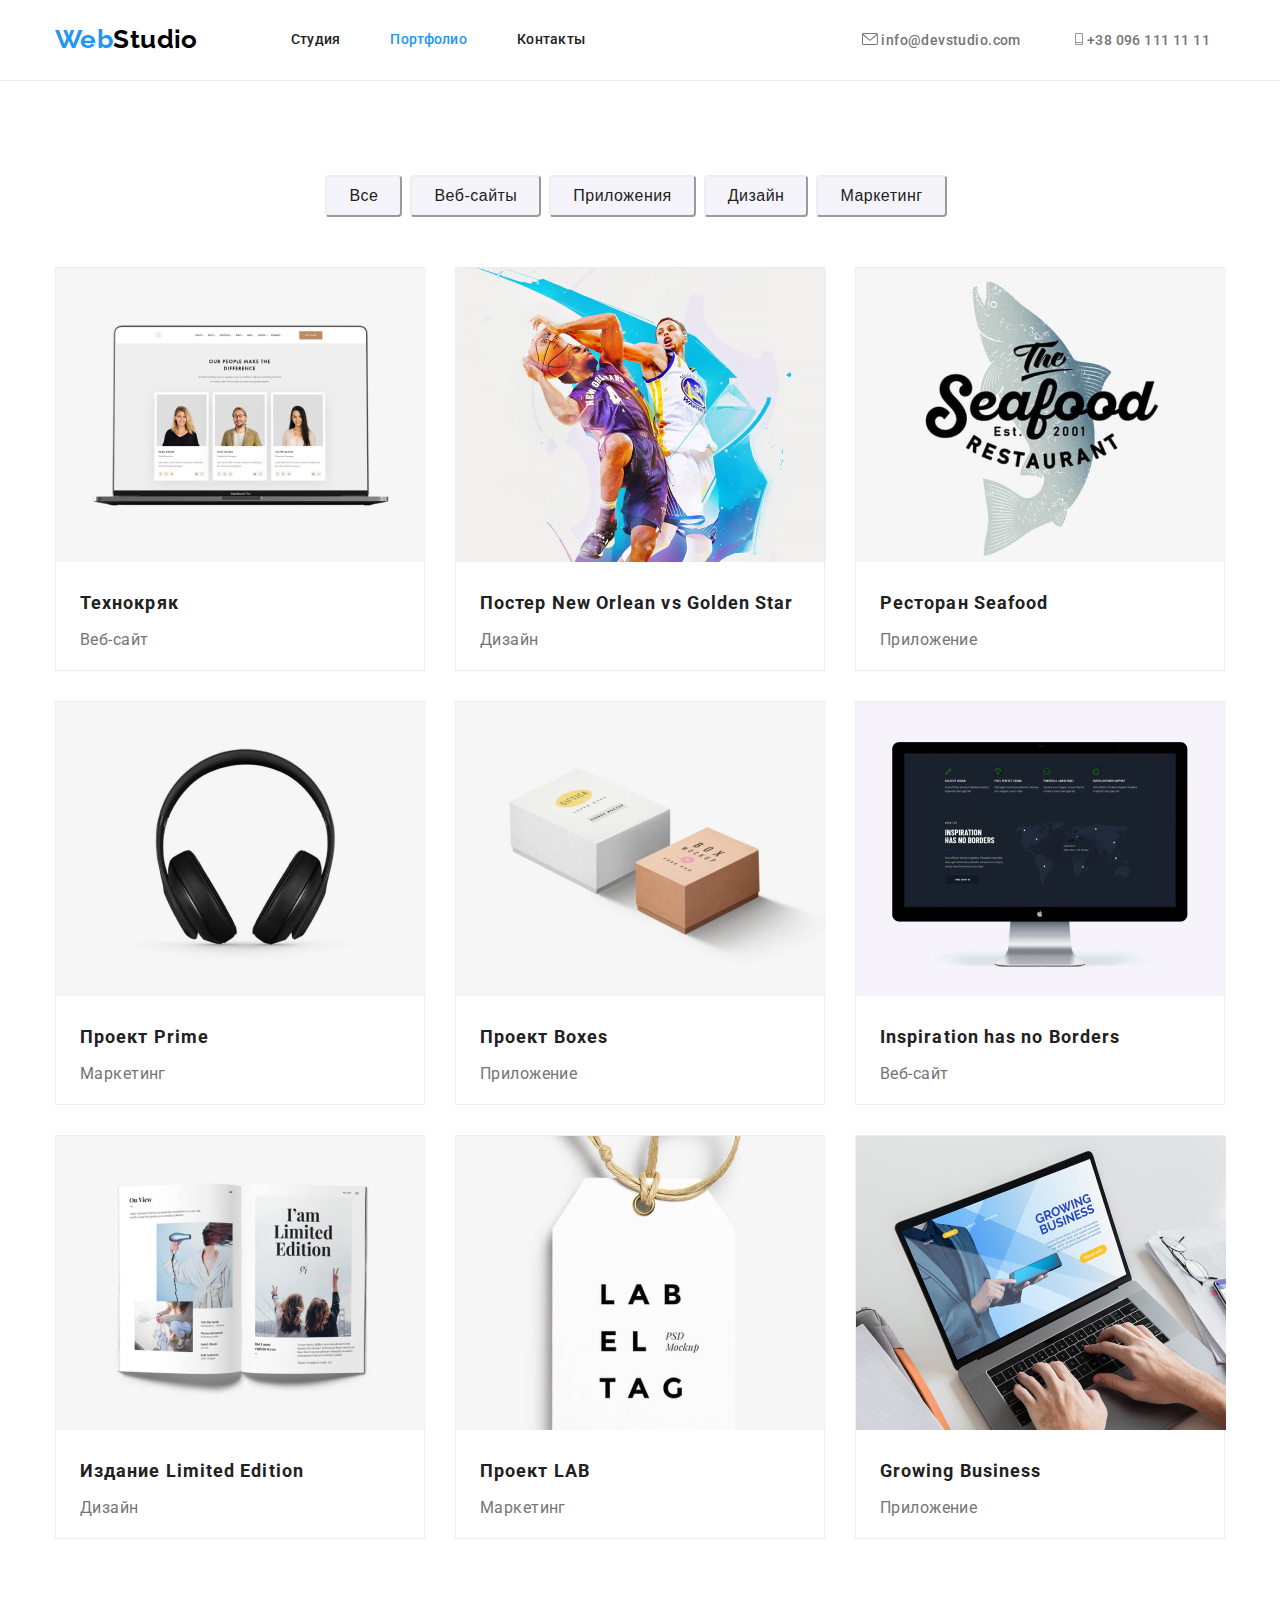
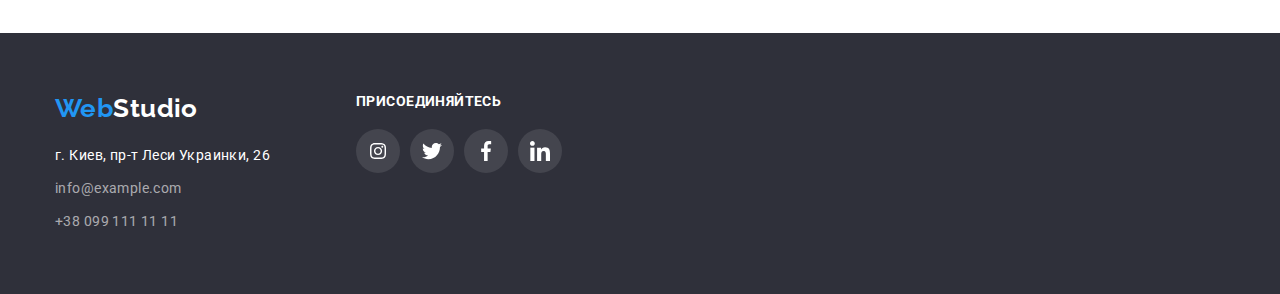
==== portfolio.html @ cfe0c13e "начало" ====
<!DOCTYPE html>
<html lang="ru">
<head>
    <meta charset="UTF-8">
    <meta http-equiv="X-UA-Compatible" content="IE=edge">
    <meta name="viewport" content="width=device-width, initial-scale=1.0">
    <link rel="preconnect" href="https://fonts.googleapis.com">
    <link rel="preconnect" href="https://fonts.gstatic.com" crossorigin>
    <link href="https://fonts.googleapis.com/css2?family=Montserrat:wght@400;700&family=Raleway:wght@700&family=Roboto:wght@400;500;700;900&display=swap" rel="stylesheet">
    <title>Студия</title>
    <link rel="stylesheet" href="https://cdnjs.cloudflare.com/ajax/libs/modern-normalize/1.1.0/modern-normalize.min.css" integrity="sha512-wpPYUAdjBVSE4KJnH1VR1HeZfpl1ub8YT/NKx4PuQ5NmX2tKuGu6U/JRp5y+Y8XG2tV+wKQpNHVUX03MfMFn9Q==" crossorigin="anonymous" referrerpolicy="no-referrer" />
    <link href="./CSS/Styles.css" rel="stylesheet" type="text/css">
</head>
<body>

    <header class="header"> 
        <div class="container">
            <nav class="header-nav"> 
                <a class="header-logo link" href="./index.html">
                    <span class="logo-span">Web</span>Studio
                </a>

                <ul class="header-list list">
                    <li class="header-it "><a href="./index.html" class="header-item link" >Студия</a> </li>
                    <li class="header-it current"><a href="./portfolio.html" class="header-item link">Портфолио</a> </li>
                    <li class="header-it"><a href="#contacts" class="header-item link">Контакты</a> </li>
                </ul>
            </nav>

            <ul class="header-link list"> 
                <li>
                   
                    <a href="mailto:info@devstudio.com" class="link mail">  
                        <svg class="icon" width="16" height="12">
                        <use class="icon-hager" href="./img/symbol-defs.svg#icon-mail"></use>
                        </svg> info@devstudio.com
                    </a>
                </li>

                <li><a href="tel:+380961111111" class="link tel"> 
                    <svg class="icon" width="16" height="12">
                    <use class="icon-hager" href="./img/symbol-defs.svg#icon-tel"></use>
                    </svg>+38 096 111 11 11
                    </a>
                </li>
            </ul>
        </div>
       
    </header>

    <main>
        

        <section class="work">
            <div class="container">
                <ul class="filtr-list list">
                    <li сlass="filtr-item"><button type="button" class="filtr-btn"> Все </button></li>
                    <li сlass="filtr-item "><button type="button" class="filtr-btn"> Веб-сайты </button></li>
                    <li сlass="filtr-item"><button type="button" class="filtr-btn"> Приложения </button></li>
                    <li сlass="filtr-item"><button type="button" class="filtr-btn"> Дизайн </button></li>
                    <li сlass="filtr-item"><button type="button" class="filtr-btn"> Маркетинг </button></li>
                </ul>
            </div>

        
            <h1 class="visually-hidden" >Примеры работ</h1>

            <div class="container">
                
                <ul class="work-list list">
                    <li class="work-item"> 
                        <a href=" " class="work-link link">
                        <img src="./img/портфолио/технокряк.jpg" alt="веб-сайт на компьютере" width="370" height="294" />
                        <div class="work-paragraf">
                            <h2 class="work-title">Технокряк</h2>
                            <p class="work-text">Веб-сайт</p>
                        </div> 
                        </a>
                    </li>

                    <li class="work-item">
                        <a href=" " class="work-link link">
                        <img src="./img/портфолио/постер.jpg" alt="постер с изображением баскетболистов" width="370" height="294" />
                        <div class="work-paragraf">
                            <h2 class="work-title">Постер New Orlean vs Golden Star</h2>
                            <p class="work-text">Дизайн</p> 
                        </div>
                        </a>
                    </li>

                    <li class="work-item">
                        <a href=" " class="work-link link">
                        <img src="./img/портфолио/seafood.jpg" alt="логотип ресторана" width="370" height="294" />
                        <div class="work-paragraf"> 
                            <h2 class="work-title">Ресторан Seafood</h2>
                            <p class="work-text">Приложение</p>
                        </div> 
                         </a>
                    </li>
                    
                    <li class="work-item">
                        <a href=" " class="work-link link">
                        <img src="./img/портфолио/prime.jpg" alt="" width="370" height="294" />
                        <div class="work-paragraf"> 
                            <h2 class="work-title">Проект Prime</h2>
                            <p class="work-text">Маркетинг</p>
                        </div>
                        </a>
                    </li>
                    
                    <li class="work-item">
                        <a href=" " class="work-link link">
                        <img src="./img/портфолио/box.jpg" alt="две коробки с натписью" width="370" height="294" />
                        <div class="work-paragraf">
                            <h2 class="work-title">Проект Boxes</h2>
                            <p class="work-text">Приложение</p>
                        </div>
                        </a>
                    </li>
                    
                    <li class="work-item">
                        <a href=" " class="work-link link">
                        <img src="./img/портфолио/borders.jpg" alt="компьютер" width="370" height="294" />
                        <div class="work-paragraf"> 
                            <h2 class="work-title">Inspiration has no Borders</h2>
                            <p class="work-text">Веб-сайт</p>
                        </div>
                        </a>
                    </li>
                    
                    <li class="work-item">
                        <a href=" " class="work-link link">
                        <img src="./img/портфолио/limited-ediction.jpg" alt="журнал Limited Edition" width="370" height="294" />
                        <div class="work-paragraf">
                            <h2 class="work-title">Издание Limited Edition</h2>
                            <p class="work-text">Дизайн</p>
                        </div>
                        </a>
                    </li>
                    
                    <li class="work-item">
                        <a href=" " class="work-link link">
                        <img src="./img/портфолио/lab.jpg" alt="ярлык с логотипом" width="370" height="294" />
                        <div class="work-paragraf">
                            <h2 class="work-title">Проект LAB</h2>
                            <p class="work-text">Маркетинг</p>
                        </div>
                        </a>
                    </li>
                    
                    <li class="work-item">
                        <a href=" " class="work-link link">
                        <img src="./img/портфолио/groving.jpg" alt="открытый ноутбук" width="370" height="294" />
                        <div class="work-paragraf">
                            <h2 class="work-title">Growing Business</h2>
                            <p class="work-text">Приложение</p>
                        </div>
                        </a>
                    </li>
                </ul>
            </div>
       </section>
    </main>

    <footer class="footer">
        <div class="container">
            <div class="f-contact">
                <a href="/" class="footer-logo link"><span class="logo-span">Web</span>Studio </a>
                <address id="contacts">
                    <ul class="footer-list list">
                        <li class="footer-item"><p class="footer-address">г. Киев, пр-т Леси Украинки, 26</p></li>
                        <li class="footer-item"><a href="mailtoo:info@example.com" class="footer-mail link">info@example.com</a></li>
                        <li><a href="tel:+380991111111" class="fotter-tel link">+38 099 111 11 11</a></li>
                    </ul>
                </address>
            </div>
            <div class="f-icon">
                <h2 class="footer-title">присоединяйтесь</h2>
                <ul class="footer-soc-list list">
                    <li class="footer-icon-item">
                        <a href="" class="footer-icon-link link"> 
                            <svg class="footer-icon-soc" width="20" height="16"> 
                                <use href="./img/symbol-defs.svg#icon-instagram"></use>
                            </svg>
                        </a>
                    </li>
                    <li class="footer-icon-item">
                        <a href="" class="footer-icon-link">
                            <svg class="footer-icon-soc" width="20" height="20"> 
                             <use href="./img/symbol-defs.svg#icon-twitter"></use>
                            </svg>
                        </a>
                    </li>
                    <li class="footer-icon-item">
                        <a href="" class="footer-icon-link">
                            <svg class="footer-icon-soc" width="20" height="20"> 
                                <use href="./img/symbol-defs.svg#icon-facebook"></use>
                            </svg>
                        </a>
                    </li>
                    <li class="footer-icon-item">
                        <a href="" class="footer-icon-link">
                            <svg class="footer-icon-soc" width="20" height="20"> 
                                <use href="./img/symbol-defs.svg#icon-linkedin"></use>
                            </svg>
                        </a>
                    </li>
                </ul>
            
           
            </div>
        </div>

    </footer>
        
       

</body>
</html>
---- CSS/Styles.css ----
:root {
--accent-color: #2196F3;
--title-color: #212121;
--light-color: #FFFFFF;
--text-color: #757575;
--body-color: #E5E5E5;
--footer-color:#2F303A; 
--typical-margin: 94px;
}
* {
    margin: 0px;
    padding: 0px;
    box-sizing: border-box;
}

.container {
    width: 1200px;
    margin: 0 auto;
    padding-left: 15px;
    padding-right: 15px;
}

body {
    font-family: 'Roboto', sans-serif;
    background-color:var(--light-color);
    font-size: 14px;
    letter-spacing: 0.03em;
} 
.link {
    text-decoration: none;
} 
.list {
    list-style: none;
}
.current a {
    color: var(--accent-color);
}

/*------------HEDER------------*/

.header {
    background-color: var(--light-color);
    border-bottom: 1px solid #ECECEC;
}
.header .container {
  display: flex;   
}

.header-nav {
    display: flex;
    align-items: center;
    padding-top: 24px;
    padding-bottom: 25px;
}

.header-logo {

    font-family:'Raleway', sans-serif;
    font-weight: 700;
    font-size: 26px;
    line-height: 1.19;
    color: black;
  
}
.logo-span {
    color:var(--accent-color);
}
.header-list {
    display: flex;
    margin-left: 93px;
   
}
.header-it:not(:last-child) {
    margin-right: 50px;
}
.header-item {
    font-weight: 500;
    line-height: 1.14;
    letter-spacing: 0.02em;
    color: var(--title-color);
}
.header-link {
    margin-left: auto;
    display: flex;
    padding-top: 32px;
    margin-right: 15px;
}

.mail {
    margin-right: 50px;
}
.tel, .mail {
    font-weight: 500;
    color:var(--text-color);
}
.icon-hager {
   fill: currentColor;
}

.header-item:hover, .mail:hover, .header-item:focus, .mail:focus, .tel:hover,.tel:focus {
    color: var(--accent-color);
    fill: var(--accent-color);
}

/*----------------HERO---------------*/
.hero {
  background-color: var(--footer-color);
  background-image: linear-gradient(to right, rgba(47, 48, 58, 0.4), rgba(47, 48, 58, 0.4)), url(../img/hero.jpg);
  max-width: 1600 px;
  height: 600 px;
  background-size: cover;
  background-position: center;
  margin-left: auto;
  margin-right: auto; 
}
.hero .container{

    padding-top: 200px;
    padding-bottom: 200px;
  
}
.hero-h1 {
    font-family: 'Roboto';
    font-weight: 900;
    font-size: 44px;
    line-height: 1.36;

    text-align: center;
    letter-spacing: 0.06em;
    text-transform: uppercase;
    color: var(--light-color);
    margin-bottom: 30px;
    

}

.hero-btn {
    font-family: Roboto;
    font-weight: 700;
    font-size: 16px;
    line-height: 1.875;
    
    display: block;
    align-items: center;
    text-align: center;
    letter-spacing: 0.06em;
    background-color: var(--accent-color);
    color: var(--light-color);
    margin-top: 30px;
    margin: 0px auto;
   padding: 10px 32px;
   display: flex;
   box-shadow: 0px 4px 4px rgba(0, 0, 0, 0.15);
   border-radius: 4px; 
   border-color: var(--accent-color);
}

.hero-btn:hover, .hero-btn:focus {
    color: var(--accent-color);
}


/*-----BENEFITS-----*/

.visually-hidden {
    position: absolute;
    white-space: nowrap;
    width: 1px;
    height: 1px;
    overflow: hidden;
    border: 0;
    padding: 0;
    clip: rect(0 0 0 0);
    clip-path: inset(50%);
    margin: -1px;
}


.benefits-section {
    padding-top: 94px;
    padding-bottom: 47px;
}

.benefiits-list {
    display: flex;   
}

.benefits-item:not(:last-child) {
    margin-right: 30px;
    
}   
.benefits-icon {
    width: 70px;    
    height: 70px; 
   
}
.icon-grey {
    width: 270px;    
    height: 120px;
    border-radius: 4px;
    margin-bottom: 30px;
    background-color: #F5F4FA;
    display: flex;
    justify-content: center;
    align-items: center;
}
.benefits-item {
    width: 270px;    
    height: 251px;
}
.benefits-title {
    font-size: 14px;
    line-height: 16px;
    text-transform: uppercase;
    color: var(--title-color);
    padding-bottom: 10px;
}

.benefits-text {
    line-height: 1.71;
    color: var(--text-color);
}

/*-----PICTURES-----*/
.pictures-section {
    padding-top: 47px;
    padding-bottom: 94px;
}
.pictures-title {
    margin-bottom: 50px;
}
.title-down {
    font-weight: 700;
    font-size: 36px;
    line-height: 1.17;
    text-align: center;
    color: var(--title-color);
}
.pictures-list{
    display: flex;
}
.pictures  {
  margin-right: 30px;  

}

/*-----TEAM-----*/
.team-section {
   background-color: #F5F4FA;   
   padding-top: 94px;
   padding-bottom: 94px;
}
.team-title-list {
    margin-bottom: 50px;
}

.team-title {
    font-weight: 500;
    font-size: 16px;
    line-height: 1.19;
    text-align: center;
    color: var(--title-color);
    padding-top: 30px;
    padding-bottom: 10px;

    
}
.team-list {
    display: flex;

}

.team-text {
    font-size: 16px;
    line-height: 1.19;
    text-align: center;
    color: var(--text-color);
    padding-bottom: 16px;
}

.team-item {
    background-color: var(--light-color);
    filter: drop-shadow(0px 4px 4px rgba(0, 0, 0, 0.25));
}

.team-item:not(:last-child) {
    margin-right: 30px;
}
.team-soc-list {
    display: flex;
    justify-content: center;

}
.team-icon-item {
    width: 44px;
    height: 44px;
    margin-right: 10px;
    margin-bottom: 30px;
}
.team-icon-link:last-child {
    margin-right: 0;
}
.team-icon-link {
    width: 100%;
    height: 100%;
    background-color: #FFFFFF;
    border-radius: 50%;
    display: flex;
    justify-content: center;
    align-items: center;
}
.team-icon-link:hover, .team-icon-link:focus {
    background-color:var(--accent-color);
}
.team-icon-link:hover .icon-soc,
.team-icon-link:focus .icon-soc {
    fill: #FFFFFF;
}
.icon-soc {
    fill: #AFB1B8;
 }

/* -----------CLIENTS----------- */

.clients {
    padding-top: 94px;
    padding-bottom: 94px;
}
.clients-title {
    margin-bottom: 50px;
}
.clients-icon-list {
    display: flex;
    justify-content: center;
}
.clients-icon-item {
    width: 170px;
    height: 92px;
    margin-right: 30px;
    
}
.clients-icon-item:last-child {
    margin-right: 0;
}

.clients-icon-link {
    width: 100%;
    height: 100%;
    align-items: center;
    justify-content: center;
    display: flex;
    border: 1px solid #AFB1B8;
    border-radius: 4px;
    
}
.icon-clients {
    fill: #AFB1B8;
}

.clients-icon-link:hover, .clients-icon-link:focus {
    border-color:var(--accent-color);
}
.clients-icon-link:hover .icon-clients, 
.clients-icon-link:focus .icon-clients {
    fill: var(--accent-color);
}

/*-----FOOTER-----*/
.footer {
    background-color: var(--footer-color);
    padding-top: 60px;
    padding-bottom: 60px;  
}

.footer {
    font-style: normal;
    font-weight: 400;
    font-size: 14px;
    line-height: 1.71;
    letter-spacing: 0.03em;
}
.footer .container {
    display: flex;
}
.footer-logo {
    font-family:'Raleway', sans-serif;
    font-weight: 700;
    font-size: 26px;
    line-height: 1.19;
    color: var(--light-color);
}
.logo-span {
    color: var(--accent-color);
} 
    
.footer-address {
  
    color: var(--light-color);
    font-style: normal;
}

.footer-mail{
    color: rgba(255, 255, 255, 0.6);
    font-style: normal;
}
.fotter-tel{
    color: rgba(255, 255, 255, 0.6);
    font-style: normal;
}
.footer-mail:hover, .footer-mail:focus, .fotter-tel:hover, .fotter-tel:focus{
    color: var(--accent-color);
}
.footer-list {
    width: 231px;
    padding-top: 20px;
}
.footer-item {
    padding-bottom: 9px;
}

.footer-title {
    font-family: 'Roboto';
    font-style: normal;
    font-weight: 700;
    font-size: 14px;
    line-height: 16px;
    letter-spacing: 0.03em;
    text-transform: uppercase;
    color: #FFFFFF;
    margin-bottom: 20px;
}
.f-icon {
    margin-left: 70px;
}

.footer-soc-list {
    display: flex;
}
.footer-icon-item {
    width: 44px;
    height: 44px;
    margin-right: 10px; 
}
.footer-icon-link:last-child {
    margin-right: 0;
}

.footer-icon-link {
    width: 100%;
    height: 100%;
    border-radius: 50%;
    background-color: rgba(255, 255, 255, 0.1);
    display: flex;
    justify-content: center;
    align-items: center;
}
.footer-icon-soc {
    fill: #FFFFFF;
}

.footer-icon-link:hover, .footer-icon-link:focus {
    background-color: var(--accent-color);
}



/*----------------------PORTFOLIO-------------------*/

.filtr-list {
    display: flex;
    justify-content: center;
    margin-bottom: 50px;
}

.filtr-btn {
    font-weight: 500;
    font-size: 16px;
    line-height: 1.6;
    text-align: center;
    letter-spacing: 0.03em;
    background-color: #F5F4FA;
    border-radius: 4px;
    border-color:currentColor;
    color: var(--title-color);
    margin-right: 8px;
    padding: 6px 22px;
    
}
.filtr-btn:hover, .filtr-btn:focus {
    background-color: var(--accent-color);
    color:var(--light-color);
    border-color:var(--accent-color);
    box-shadow: 0px 3px 1px rgba(0, 0, 0, 0.1), 0px 1px 2px rgba(0, 0, 0, 0.08), 0px 2px 2px rgba(0, 0, 0, 0.12);
}

/*--------------------PORTFOLIO--WORK----------------*/

 .work {
    padding-bottom: 94px;
    padding-top: 94px;
}   
.work-list {
    display: flex;
    flex-wrap: wrap;
}

.work-item {
    width: 370px;
    height: 404px;
    margin-right: 30px;
    margin-bottom: 30px;
    border: 1px solid #EEEEEE;
}

.work-item:nth-child(3n) {
    margin-right: 0;
}
.work-item:nth-last-child(-n+3) {
    margin-bottom: 0;
}

.work-paragraf {
    padding-top: 20px;
    padding-right: 24px;
    padding-bottom: 20px;
    padding-left: 24px;
}
.work-title {
    font-size: 18px;
    line-height: 2;
    letter-spacing: 0.06em;
    color: var(--title-color);
    padding-bottom: 4px;
}
.work-text {
    font-size: 16px;
    line-height: 1.88;
    color: var(--text-color);
}
.work-link {
    width: 100%;
    height: 100%;
}
.work-item:hover,
.work-item:focus {
    box-shadow: 0px 1px 1px rgba(0, 0, 0, 0.12), 0px 4px 4px rgba(0, 0, 0, 0.06), 1px 4px 6px rgba(0, 0, 0, 0.16);
}
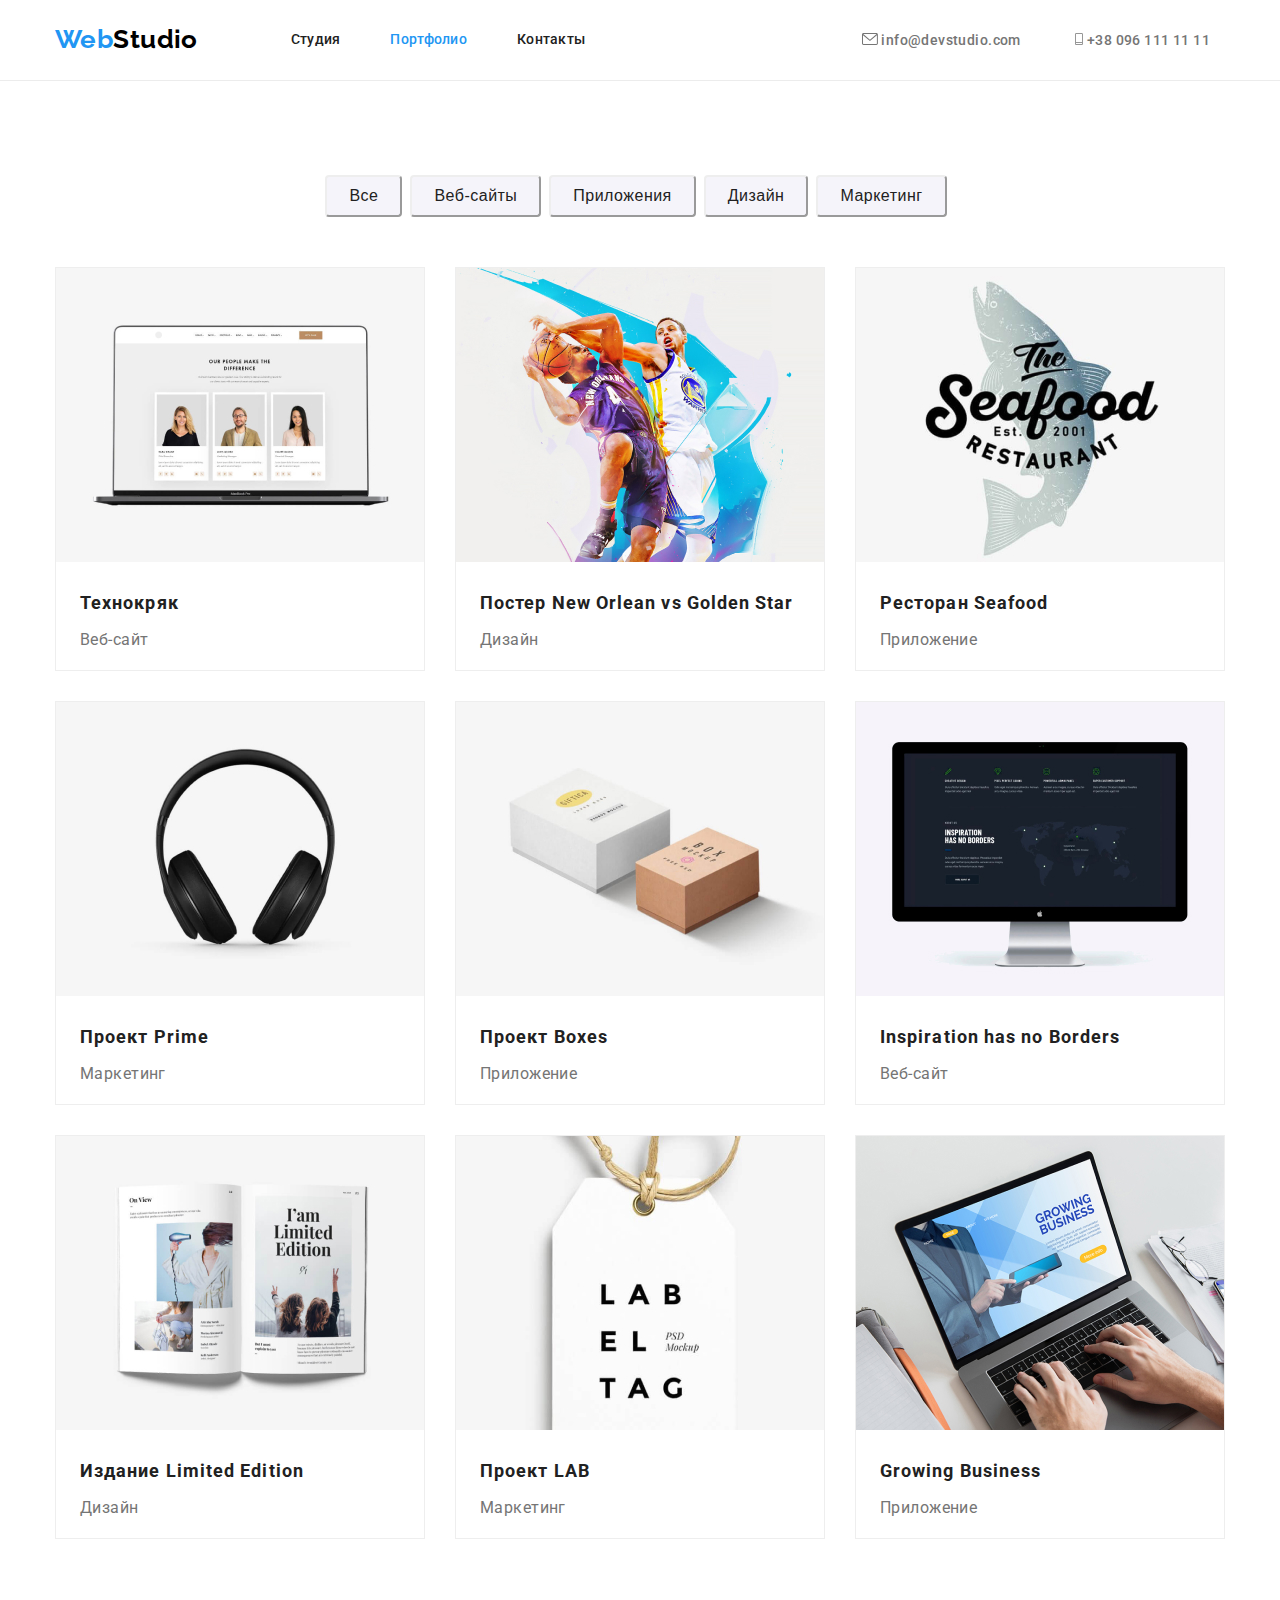
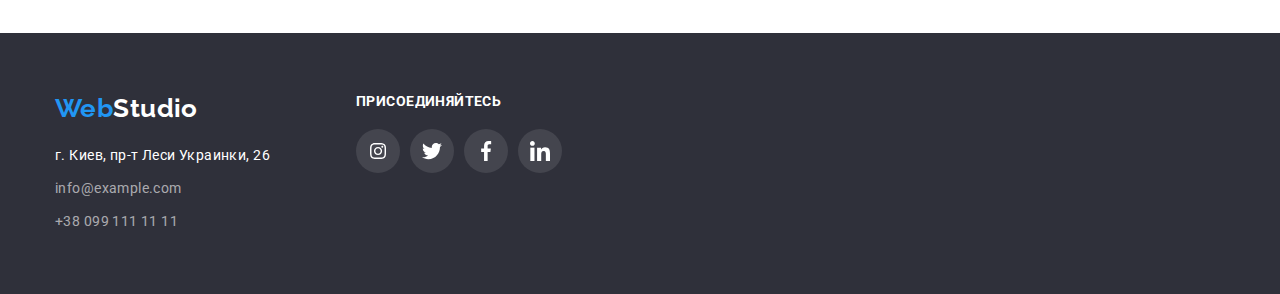
==== commit feb986d7: "dp-5" ====
--- a/portfolio.html
+++ b/portfolio.html
@@ -70,7 +70,10 @@
                 <ul class="work-list list">
                     <li class="work-item"> 
                         <a href=" " class="work-link link">
-                        <img src="./img/портфолио/технокряк.jpg" alt="веб-сайт на компьютере" width="370" height="294" />
+                        <div class="work-down">
+                            <img src="./img/портфолио/технокряк.jpg" alt="веб-сайт на компьютере" width="370" height="294" />
+                             <p class="work-two-text"> Ресурс предлагает комплексные предложения с разным уровнем функционала и сервисов. Все это позволит посетителю получить исчерпывающие сведения о компании или частном лице.</p>
+                        </div>
                         <div class="work-paragraf">
                             <h2 class="work-title">Технокряк</h2>
                             <p class="work-text">Веб-сайт</p>
@@ -80,7 +83,10 @@
 
                     <li class="work-item">
                         <a href=" " class="work-link link">
-                        <img src="./img/портфолио/постер.jpg" alt="постер с изображением баскетболистов" width="370" height="294" />
+                        <div class="work-down">
+                            <img src="./img/портфолио/постер.jpg" alt="постер с изображением баскетболистов" width="370" height="294" />
+                            <p class="work-two-text"> Ресурс предлагает комплексные предложения с разным уровнем функционала и сервисов. Все это позволит посетителю получить исчерпывающие сведения о компании или частном лице.</p>
+                        </div>
                         <div class="work-paragraf">
                             <h2 class="work-title">Постер New Orlean vs Golden Star</h2>
                             <p class="work-text">Дизайн</p> 
@@ -90,7 +96,10 @@
 
                     <li class="work-item">
                         <a href=" " class="work-link link">
+                        <div class="work-down">
                         <img src="./img/портфолио/seafood.jpg" alt="логотип ресторана" width="370" height="294" />
+                        <p class="work-two-text"> Ресурс предлагает комплексные предложения с разным уровнем функционала и сервисов. Все это позволит посетителю получить исчерпывающие сведения о компании или частном лице.</p>
+                        </div>
                         <div class="work-paragraf"> 
                             <h2 class="work-title">Ресторан Seafood</h2>
                             <p class="work-text">Приложение</p>
@@ -100,7 +109,10 @@
                     
                     <li class="work-item">
                         <a href=" " class="work-link link">
-                        <img src="./img/портфолио/prime.jpg" alt="" width="370" height="294" />
+                        <div class="work-down">
+                            <img src="./img/портфолио/prime.jpg" alt="" width="370" height="294" />
+                            <p class="work-two-text"> Ресурс предлагает комплексные предложения с разным уровнем функционала и сервисов. Все это позволит посетителю получить исчерпывающие сведения о компании или частном лице.</p>
+                       </div>
                         <div class="work-paragraf"> 
                             <h2 class="work-title">Проект Prime</h2>
                             <p class="work-text">Маркетинг</p>
@@ -110,7 +122,10 @@
                     
                     <li class="work-item">
                         <a href=" " class="work-link link">
-                        <img src="./img/портфолио/box.jpg" alt="две коробки с натписью" width="370" height="294" />
+                        <div class="work-down">
+                            <img src="./img/портфолио/box.jpg" alt="две коробки с натписью" width="370" height="294" />
+                            <p class="work-two-text"> Ресурс предлагает комплексные предложения с разным уровнем функционала и сервисов. Все это позволит посетителю получить исчерпывающие сведения о компании или частном лице.</p>
+                       </div>
                         <div class="work-paragraf">
                             <h2 class="work-title">Проект Boxes</h2>
                             <p class="work-text">Приложение</p>
@@ -120,7 +135,10 @@
                     
                     <li class="work-item">
                         <a href=" " class="work-link link">
-                        <img src="./img/портфолио/borders.jpg" alt="компьютер" width="370" height="294" />
+                        <div class="work-down">
+                            <img src="./img/портфолио/borders.jpg" alt="компьютер" width="370" height="294" />
+                            <p class="work-two-text"> Ресурс предлагает комплексные предложения с разным уровнем функционала и сервисов. Все это позволит посетителю получить исчерпывающие сведения о компании или частном лице.</p>
+                        </div>
                         <div class="work-paragraf"> 
                             <h2 class="work-title">Inspiration has no Borders</h2>
                             <p class="work-text">Веб-сайт</p>
@@ -130,7 +148,10 @@
                     
                     <li class="work-item">
                         <a href=" " class="work-link link">
+                        <div class="work-down">
                         <img src="./img/портфолио/limited-ediction.jpg" alt="журнал Limited Edition" width="370" height="294" />
+                        <p class="work-two-text"> Ресурс предлагает комплексные предложения с разным уровнем функционала и сервисов. Все это позволит посетителю получить исчерпывающие сведения о компании или частном лице.</p>
+                        </div>
                         <div class="work-paragraf">
                             <h2 class="work-title">Издание Limited Edition</h2>
                             <p class="work-text">Дизайн</p>
@@ -140,7 +161,10 @@
                     
                     <li class="work-item">
                         <a href=" " class="work-link link">
-                        <img src="./img/портфолио/lab.jpg" alt="ярлык с логотипом" width="370" height="294" />
+                        <div class="work-down">
+                            <img src="./img/портфолио/lab.jpg" alt="ярлык с логотипом" width="370" height="294" />
+                            <p class="work-two-text"> Ресурс предлагает комплексные предложения с разным уровнем функционала и сервисов. Все это позволит посетителю получить исчерпывающие сведения о компании или частном лице.</p>
+                        </div>
                         <div class="work-paragraf">
                             <h2 class="work-title">Проект LAB</h2>
                             <p class="work-text">Маркетинг</p>
@@ -150,7 +174,10 @@
                     
                     <li class="work-item">
                         <a href=" " class="work-link link">
-                        <img src="./img/портфолио/groving.jpg" alt="открытый ноутбук" width="370" height="294" />
+                        <div class="work-down">
+                            <img src="./img/портфолио/groving.jpg" alt="открытый ноутбук" width="370" height="294" />
+                            <p class="work-two-text"> Ресурс предлагает комплексные предложения с разным уровнем функционала и сервисов. Все это позволит посетителю получить исчерпывающие сведения о компании или частном лице.</p>
+                        </div>
                         <div class="work-paragraf">
                             <h2 class="work-title">Growing Business</h2>
                             <p class="work-text">Приложение</p>
--- a/CSS/Styles.css
+++ b/CSS/Styles.css
@@ -78,20 +78,24 @@
     line-height: 1.14;
     letter-spacing: 0.02em;
     color: var(--title-color);
+    transition: color 250ms ease;
 }
 .header-link {
     margin-left: auto;
     display: flex;
     padding-top: 32px;
     margin-right: 15px;
+   
 }
 
 .mail {
     margin-right: 50px;
+
 }
 .tel, .mail {
     font-weight: 500;
     color:var(--text-color);
+    transition: color 250ms ease;
 }
 .icon-hager {
    fill: currentColor;
@@ -158,7 +162,52 @@
 .hero-btn:hover, .hero-btn:focus {
     color: var(--accent-color);
 }
-
+.backdrop {
+    width: 100%;
+    height: 100%;
+    position: fixed;
+    background-color: rgba(0, 0, 0, 0.2);;
+    top: 0;
+    left: 0;
+    transition: opacity 300ms, visibility 300ms;
+}
+
+.modal {
+    width: 528px;
+    min-height: 521px;
+    background-color: #ffffff;
+    box-shadow: 0px 1px 3px rgba(0, 0, 0, 0.12), 0px 1px 1px rgba(0, 0, 0, 0.14), 0px 2px 1px rgba(0, 0, 0, 0.2);
+    border-radius: 4px;
+    position: absolute;
+    top: 50%;
+    left: 50%;
+    transform: translate(-50%, -50%) scale(1) rotate(0deg);
+    transition: transform 300ms;
+}
+
+.btn-close {
+    width: 30px;
+    height: 30px;
+    border-radius: 50%;
+    background-color: transparent;
+    border: 1px solid rgba(0, 0, 0, 0.1);
+    position: absolute;
+    top: 8px;
+    right: 8px;
+    justify-content: center;
+    align-items: center;
+    display: flex; 
+}
+
+.is-hidden {
+    visibility: hidden;
+    opacity: 0;
+    pointer-events: none;
+}
+
+.backdrop.is-hidden .modal {
+    transform: translate(0) scale(0) rotate(90deg);
+}
 
 /*-----BENEFITS-----*/
 
@@ -220,6 +269,29 @@
     line-height: 1.71;
     color: var(--text-color);
 }
+.benefits-img-fon {
+    position: relative;
+    bottom: 0;
+
+}
+
+.benefits-img-text {
+    position: absolute;
+    font-weight: 700;
+    font-size: 14px;
+    line-height: 16px;
+    text-align: center;
+    letter-spacing: 0.03em;
+    text-transform: uppercase;
+    background-color: rgba(47, 48, 58, 0.8);
+    width: 370px;
+    height: 70px;
+    transform: translateY(-100%);
+    color: #FFFFFF;
+    justify-content: center;
+    align-items: center;
+    display: flex;
+}
 
 /*-----PICTURES-----*/
 .pictures-section {
@@ -308,6 +380,7 @@
     display: flex;
     justify-content: center;
     align-items: center;
+    transition: color 250ms ease;
 }
 .team-icon-link:hover, .team-icon-link:focus {
     background-color:var(--accent-color);
@@ -318,6 +391,7 @@
 }
 .icon-soc {
     fill: #AFB1B8;
+    transition: color 250ms ease;
  }
 
 /* -----------CLIENTS----------- */
@@ -351,10 +425,13 @@
     display: flex;
     border: 1px solid #AFB1B8;
     border-radius: 4px;
+    transition: color 250ms ease;
+
     
 }
 .icon-clients {
     fill: #AFB1B8;
+    transition: color 250ms ease;
 }
 
 .clients-icon-link:hover, .clients-icon-link:focus {
@@ -402,10 +479,12 @@
 .footer-mail{
     color: rgba(255, 255, 255, 0.6);
     font-style: normal;
+    transition: color 250ms ease;
 }
 .fotter-tel{
     color: rgba(255, 255, 255, 0.6);
     font-style: normal;
+    transition: color 250ms ease;
 }
 .footer-mail:hover, .footer-mail:focus, .fotter-tel:hover, .fotter-tel:focus{
     color: var(--accent-color);
@@ -453,6 +532,7 @@
     display: flex;
     justify-content: center;
     align-items: center;
+    transition: color 250ms ease;
 }
 .footer-icon-soc {
     fill: #FFFFFF;
@@ -484,6 +564,7 @@
     color: var(--title-color);
     margin-right: 8px;
     padding: 6px 22px;
+    transition: color 250ms ease;
     
 }
 .filtr-btn:hover, .filtr-btn:focus {
@@ -510,6 +591,8 @@
     margin-right: 30px;
     margin-bottom: 30px;
     border: 1px solid #EEEEEE;
+    transition: color 250ms ease;
+   
 }
 
 .work-item:nth-child(3n) {
@@ -545,3 +628,24 @@
 .work-item:focus {
     box-shadow: 0px 1px 1px rgba(0, 0, 0, 0.12), 0px 4px 4px rgba(0, 0, 0, 0.06), 1px 4px 6px rgba(0, 0, 0, 0.16);
 }
+
+.work-two-text {
+    position: absolute;
+    color: #FFFFFF;
+    top: 0px;
+    padding: 63px 24px;
+    background-color:rgba(33, 150, 243, 0.9);
+    font-size: 18px;
+    line-height: 28px;
+    height: 100%;
+    transform: translateY(100%);
+}
+.work-down {
+    position: relative;
+    overflow: hidden;
+}
+
+.work-item:hover .work-two-text {
+    transform: translateY(0%);
+    transition: transform 250ms cubic-bezier(0.4, 0, 0.2, 1);
+}
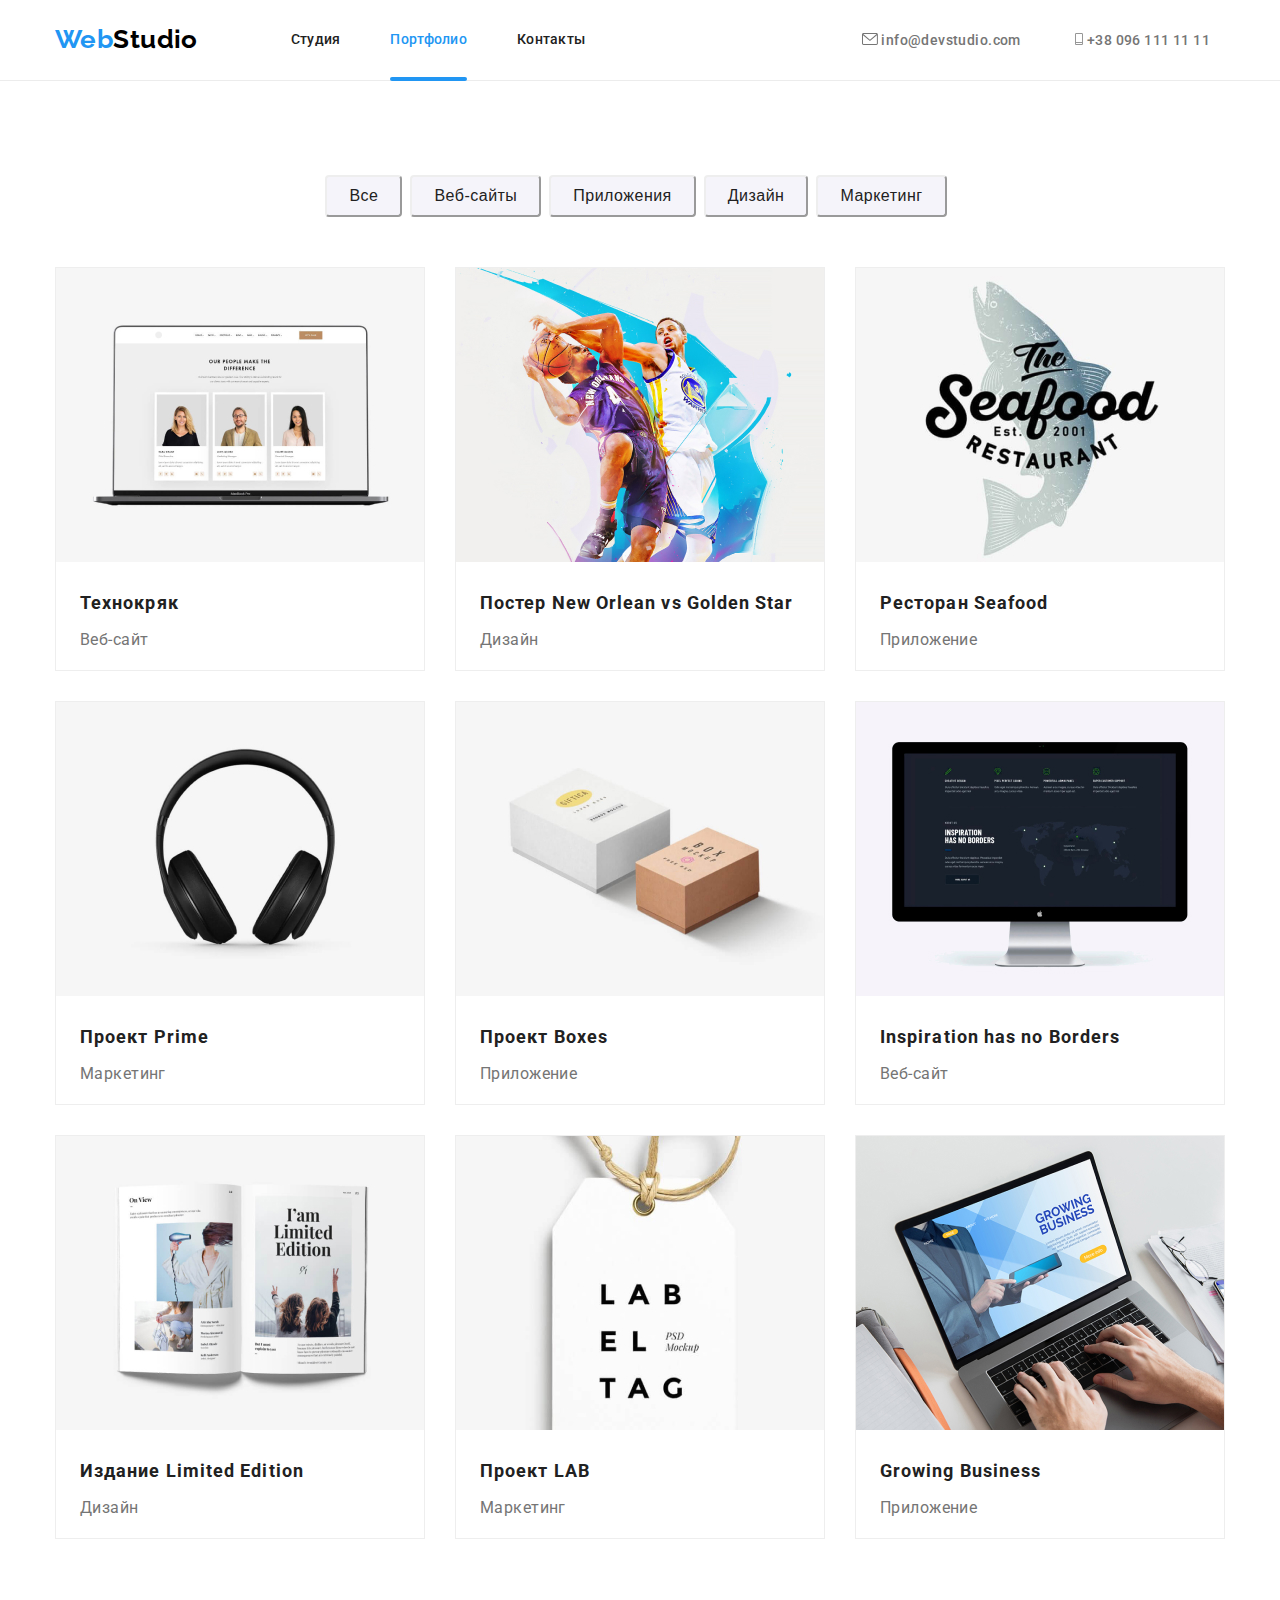
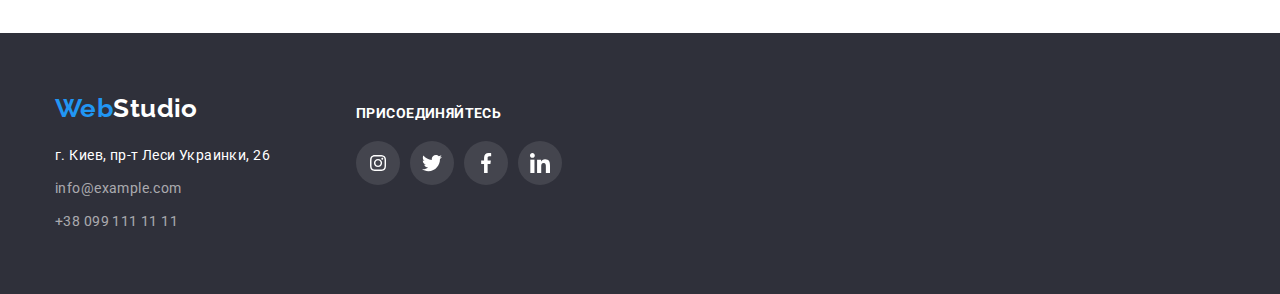
==== commit ca4682dd: "dz-dorabotka" ====
--- a/portfolio.html
+++ b/portfolio.html
@@ -22,7 +22,7 @@
 
                 <ul class="header-list list">
                     <li class="header-it "><a href="./index.html" class="header-item link" >Студия</a> </li>
-                    <li class="header-it current"><a href="./portfolio.html" class="header-item link">Портфолио</a> </li>
+                    <li class="header-it current"><a href="./portfolio.html" class="header-item curent link">Портфолио</a> </li>
                     <li class="header-it"><a href="#contacts" class="header-item link">Контакты</a> </li>
                 </ul>
             </nav>
--- a/CSS/Styles.css
+++ b/CSS/Styles.css
@@ -79,6 +79,17 @@
     letter-spacing: 0.02em;
     color: var(--title-color);
     transition: color 250ms ease;
+    position: relative;
+}
+.header-item.curent::after {
+    content:'';
+    position: absolute;
+    width: 100%;
+    height: 4px;
+    background-color: var(--accent-color);
+    border-radius: 2px;
+    left: 0;
+    bottom: -34px;
 }
 .header-link {
     margin-left: auto;
@@ -105,6 +116,7 @@
     color: var(--accent-color);
     fill: var(--accent-color);
 }
+
 
 /*----------------HERO---------------*/
 .hero {
@@ -156,11 +168,12 @@
    display: flex;
    box-shadow: 0px 4px 4px rgba(0, 0, 0, 0.15);
    border-radius: 4px; 
-   border-color: var(--accent-color);
+   border: none;
 }
 
 .hero-btn:hover, .hero-btn:focus {
-    color: var(--accent-color);
+    color: #8b8a8a;
+    background-color: #0e7bd4;
 }
 .backdrop {
     width: 100%;
@@ -369,7 +382,7 @@
     margin-right: 10px;
     margin-bottom: 30px;
 }
-.team-icon-link:last-child {
+.team-icon-item:last-child {
     margin-right: 0;
 }
 .team-icon-link {
@@ -507,6 +520,8 @@
     text-transform: uppercase;
     color: #FFFFFF;
     margin-bottom: 20px;
+    margin-top: 12px;
+
 }
 .f-icon {
     margin-left: 70px;
@@ -522,6 +537,9 @@
 }
 .footer-icon-link:last-child {
     margin-right: 0;
+}
+.footer-icon-link:first-child {
+    margin-left: 0;
 }
 
 .footer-icon-link {
@@ -564,7 +582,7 @@
     color: var(--title-color);
     margin-right: 8px;
     padding: 6px 22px;
-    transition: color 250ms ease;
+    transition: color background-color box-shadow 250ms ease;
     
 }
 .filtr-btn:hover, .filtr-btn:focus {
@@ -591,7 +609,7 @@
     margin-right: 30px;
     margin-bottom: 30px;
     border: 1px solid #EEEEEE;
-    transition: color 250ms ease;
+    transition: color box-shadow 250ms ease;
    
 }
 
@@ -639,6 +657,7 @@
     line-height: 28px;
     height: 100%;
     transform: translateY(100%);
+    transition: transform 250ms;
 }
 .work-down {
     position: relative;
@@ -647,5 +666,6 @@
 
 .work-item:hover .work-two-text {
     transform: translateY(0%);
-    transition: transform 250ms cubic-bezier(0.4, 0, 0.2, 1);
-}
+    
+    
+}
